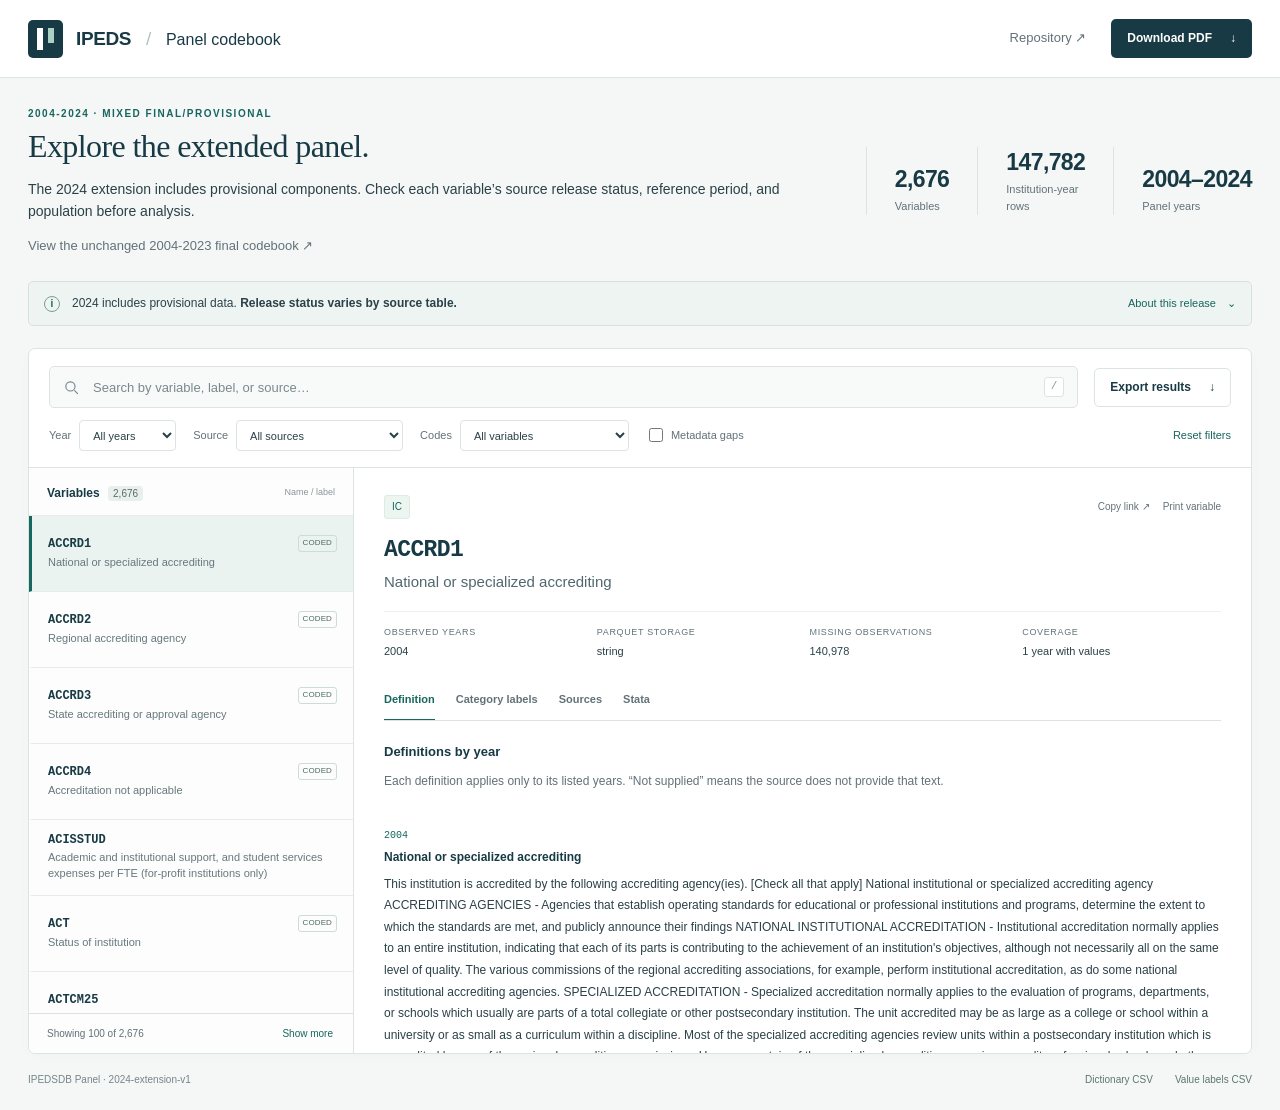
==== docs/provisional/index.html @ 53a330ea "Add verified 2024 extension and consolidate source-table splits" ====
<!DOCTYPE html>
<html lang="en">
<head>
  <meta charset="utf-8">
  <meta name="viewport" content="width=device-width, initial-scale=1">
  <meta name="description" content="An interactive codebook for the 2004-2024 mixed final/provisional IPEDS extension: variable definitions, year-specific category labels, source records, Stata mappings, and downloadable PDF and CSV reference files.">
  <meta name="theme-color" content="#183a45">
  <title>IPEDS 2004-2024 Extension Codebook</title>
  <link rel="icon" href="data:image/svg+xml,%3Csvg xmlns='http://www.w3.org/2000/svg' viewBox='0 0 64 64'%3E%3Crect width='64' height='64' rx='12' fill='%23183a45'/%3E%3Cpath d='M17 16h12v33H17zm19 0h11v22H36z' fill='%23f5f7f3'/%3E%3C/svg%3E">
  <link rel="stylesheet" href="../assets/codebook.css">
  <script src="../assets/codebook.js" defer></script>
</head>
<body>
  <a class="skip-link" href="#explorer">Skip to variable search</a>
  <header class="site-header">
    <a class="brand" href="./" aria-label="IPEDS panel codebook home"><span class="brand-mark" aria-hidden="true"><i></i><i></i></span><span>IPEDS<span class="brand-divider">/</span><span class="brand-title">Panel codebook</span></span></a>
    <nav class="header-actions" aria-label="Codebook downloads">
      <a class="text-link repo-link" href="https://github.com/markjayson13/IPEDSDB_Panel">Repository <span aria-hidden="true">↗</span></a>
      <a class="button primary" href="./codebook/ipeds-panel-codebook.pdf" download>Download PDF <span aria-hidden="true">↓</span></a>
    </nav>
  </header>
  <main>
    <section class="intro" aria-labelledby="page-heading">
      <div class="intro-copy"><p class="eyebrow">2004-2024 · Mixed final/provisional</p><h1 id="page-heading">Explore the extended panel.</h1><p>The 2024 extension includes provisional components. Check each variable’s source release status, reference period, and population before analysis.</p><p><a class="text-link" href="../">View the unchanged 2004-2023 final codebook <span aria-hidden="true">↗</span></a></p></div>
      <dl class="dataset-stats" aria-label="Panel coverage">
        <div><dt>Variables</dt><dd id="stat-variables">Loading</dd></div>
        <div><dt>Institution-year rows</dt><dd id="stat-rows">Loading</dd></div>
        <div><dt>Panel years</dt><dd id="stat-years">Loading</dd></div>
      </dl>
    </section>
    <details class="release-note" id="release-notes">
      <summary><span class="note-icon" aria-hidden="true">i</span><span>2024 includes provisional data. <strong>Release status varies by source table.</strong></span><span class="note-more">About this release <span aria-hidden="true">⌄</span></span></summary>
      <div class="release-body"><p>Year coverage reports observations in the panel; it does not establish comparability across years. Check the year-specific definitions and category meanings before combining observations.</p><div id="release-content"><p>Loading release information…</p></div><p>This codebook documents the data. Its downloads contain metadata, not institution-level observations.</p><div class="download-row"><a href="./codebook/codebook.csv" download>Full dictionary CSV <span aria-hidden="true">↓</span></a><a href="./codebook/definitions.csv.gz" download>Definitions by year CSV (gzip)</a><a href="./codebook/value-labels.csv" download>Value labels CSV <span aria-hidden="true">↓</span></a><a href="./codebook/ipeds-panel-codebook.pdf" download>Full codebook PDF <span aria-hidden="true">↓</span></a></div></div>
    </details>
    <section class="explorer" id="explorer" aria-label="Variable explorer">
      <div class="search-toolbar">
        <label class="search-field"><svg viewBox="0 0 24 24" aria-hidden="true"><circle cx="10.5" cy="10.5" r="6.5"></circle><path d="m16 16 5 5"></path></svg><span class="sr-only">Search by variable name, label, or source</span><input id="search" type="search" placeholder="Search by variable, label, or source…" autocomplete="off" spellcheck="false" disabled><kbd aria-hidden="true">/</kbd></label>
        <button class="button secondary" id="download-filtered" disabled>Export results <span aria-hidden="true">↓</span></button>
      </div>
      <div class="filter-toolbar">
        <label>Year <select id="year-filter" disabled><option value="">All years</option></select></label>
        <label>Source <select id="source-filter" disabled><option value="">All sources</option></select></label>
        <label>Codes <select id="code-filter" disabled><option value="">All variables</option><option value="coded">With category labels</option><option value="uncoded">Without category labels</option></select></label>
        <label class="check-filter"><input type="checkbox" id="gap-filter" disabled> Metadata gaps</label>
        <button class="reset-button" id="reset-filters" disabled>Reset filters</button>
      </div>
      <div id="load-error" class="load-error" role="alert" hidden></div>
      <div class="browser-grid">
        <aside class="variable-sidebar" aria-label="Search results">
          <div class="list-heading"><h2>Variables <span id="result-count" aria-live="polite">Loading…</span></h2><span class="list-caption">Name / label</span></div>
          <div class="variable-list" id="variable-list" aria-busy="true"><div class="list-placeholder"><span class="loading-line"></span><span class="loading-line short"></span><span class="loading-line"></span><span class="loading-line short"></span><p>Loading the codebook…</p></div></div>
          <div class="list-footer"><span id="list-range"></span><button id="show-more" hidden>Show more</button></div>
        </aside>
        <article class="variable-detail" id="variable-detail" aria-label="Variable details" aria-busy="false"><div class="detail-placeholder"><span class="book-symbol" aria-hidden="true">↗</span><h2>Your reference, variable by variable.</h2><p>Select a variable to explore its definition, category labels, original sources, and Stata representation.</p></div></article>
      </div>
    </section>
    <footer class="site-footer"><span>IPEDSDB Panel <span aria-hidden="true">·</span> <span id="release-name">Versioned reference</span></span><span><a href="./codebook/codebook.csv" download>Dictionary CSV</a><a href="./codebook/value-labels.csv" download>Value labels CSV</a></span></footer>
    <noscript><p class="noscript-note">The interactive explorer needs JavaScript. You can still download the <a href="./codebook/ipeds-panel-codebook.pdf">complete PDF codebook</a>, <a href="./codebook/codebook.csv">dictionary CSV</a>, <a href="./codebook/definitions.csv.gz">definitions by year CSV (gzip)</a>, and <a href="./codebook/value-labels.csv">value labels CSV</a>.</p></noscript>
  </main>
  <div class="sr-only" id="announcement" aria-live="polite"></div>
</body>
</html>
---- docs/assets/codebook.css ----
:root{--ink:#183a45;--text:#2b4148;--muted:#627278;--accent:#17665f;--accent-light:#edf5f1;--border:#dce3e3;--surface:#fff;--background:#f5f7f6;--warning:#855721;--warning-bg:#fcf6e9;--mono:"SFMono-Regular",Consolas,"Liberation Mono",monospace;--sans:Inter,-apple-system,BlinkMacSystemFont,"Segoe UI",sans-serif}
*{box-sizing:border-box}html{scroll-behavior:smooth}body{margin:0;background:var(--background);color:var(--text);font:14px/1.55 var(--sans)}a{color:var(--accent);text-underline-offset:3px}button,input,select{font:inherit}button,a,input,select,summary{-webkit-tap-highlight-color:transparent}button{cursor:pointer}button:disabled,input:disabled,select:disabled{cursor:wait;opacity:.6}button,a,input,select,summary{outline-offset:4px}:focus-visible{outline:3px solid #388dba}[hidden]{display:none!important}.sr-only{position:absolute;width:1px;height:1px;padding:0;margin:-1px;overflow:hidden;clip:rect(0,0,0,0);white-space:nowrap;border:0}.skip-link{position:fixed;top:-80px;left:16px;background:var(--ink);color:#fff;padding:12px 20px;z-index:20}.skip-link:focus{top:10px}.site-header{height:78px;padding:0 max(28px,calc((100vw - 1440px)/2));display:flex;align-items:center;justify-content:space-between;border-bottom:1px solid var(--border);background:#fff;gap:20px}.brand{display:flex;align-items:center;gap:13px;text-decoration:none;color:var(--ink);font-size:19px;font-weight:750;letter-spacing:-.4px;white-space:nowrap}.brand-mark{width:35px;height:38px;background:var(--ink);border-radius:5px;display:flex;align-items:center;justify-content:center;gap:5px}.brand-mark i{height:22px;width:6px;background:#fff;display:block}.brand-mark i+ i{height:15px;align-self:flex-start;margin-top:8px;background:#a9d2c5}.brand-divider{margin:0 15px;color:#b4c1c3;font-weight:400}.brand-title{font-size:16px;font-weight:500;letter-spacing:0}.header-actions{display:flex;gap:25px;align-items:center}.text-link{font-size:13px;text-decoration:none;color:var(--muted)}.text-link:hover{text-decoration:underline}.button{display:inline-flex;gap:18px;align-items:center;justify-content:center;min-height:39px;border:1px solid transparent;border-radius:5px;padding:8px 15px;font-size:12px;font-weight:650;text-decoration:none;line-height:1.4}.primary{background:var(--ink);color:#fff}.primary:hover{background:var(--accent)}.secondary{background:#fff;border-color:var(--border);color:var(--ink)}.secondary:hover{background:var(--accent-light);border-color:#a2c1b9}main{max-width:1440px;margin:auto;padding:28px 28px 0}.intro{display:flex;align-items:center;justify-content:space-between;gap:30px;margin:0 0 25px}.eyebrow{margin:0 0 5px;text-transform:uppercase;color:var(--accent);font-weight:700;font-size:10px;letter-spacing:1.5px}h1{font:500 32px/1.2 Georgia,"Times New Roman",serif;color:var(--ink);letter-spacing:-.6px;margin:0 0 8px}.intro-copy>p:last-child{margin:0;color:var(--muted);font-size:13px}.dataset-stats{display:flex;gap:28px;margin:0;padding:3px 0}.dataset-stats>div{padding-left:28px;border-left:1px solid var(--border);display:flex;flex-direction:column-reverse;gap:3px}.dataset-stats dt{font-size:11px;color:var(--muted)}.dataset-stats dd{font-size:23px;line-height:1.35;letter-spacing:-.6px;font-weight:600;color:var(--ink);margin:0;white-space:nowrap}.release-note{border:1px solid #d5e3de;background:#eef4f1;border-radius:5px;margin-bottom:22px;font-size:12px}.release-note>summary{display:flex;align-items:center;gap:12px;list-style:none;padding:12px 15px;cursor:pointer}.release-note>summary::-webkit-details-marker{display:none}.note-icon{display:inline-flex;border:1px solid #7b9c90;color:var(--accent);height:16px;width:16px;border-radius:50%;align-items:center;justify-content:center;font-size:10px;flex:0 0 auto;font-weight:700}.release-note strong{font-weight:600}.note-more{margin-left:auto;white-space:nowrap;color:var(--accent);font-size:11px}.note-more>span{margin-left:8px}.release-body{padding:0 44px 18px;max-width:1100px}.release-body p{margin:8px 0 12px}.release-body ul{padding-left:18px}.download-row{display:flex;gap:24px;flex-wrap:wrap;margin-top:17px;font-weight:600}.hash-grid{display:grid;grid-template-columns:190px minmax(0,1fr);gap:5px 15px;font-size:11px}.hash-grid dt{color:var(--muted)}.hash-grid dd{margin:0;overflow-wrap:anywhere;font-family:var(--mono)}.explorer{border:1px solid var(--border);border-radius:7px;background:#fff;overflow:hidden;box-shadow:0 4px 18px #183a4504;scroll-margin-top:15px}.search-toolbar{display:flex;gap:16px;align-items:center;padding:17px 20px 12px}.search-field{flex:1;display:flex;align-items:center;gap:11px;background:#f8faf9;border:1px solid #dce3e2;border-radius:5px;padding:0 13px;min-width:0;height:42px}.search-field:focus-within{border-color:var(--accent);box-shadow:0 0 0 2px #17665f16}.search-field svg{height:17px;width:17px;fill:none;stroke:#71848a;stroke-width:1.6;flex:none}.search-field input{border:0;outline:none;background:transparent;color:var(--ink);font-size:13px;width:100%;min-width:0;height:100%}.search-field input::placeholder{color:#7a898c}.search-field input:focus-visible{outline:none}.search-field kbd{background:#fff;border:1px solid var(--border);border-radius:3px;padding:0 6px;font-size:11px;color:#8a989a}.filter-toolbar{display:flex;flex-wrap:wrap;gap:17px;align-items:center;padding:0 20px 16px;border-bottom:1px solid var(--border);font-size:11px}.filter-toolbar>label{display:flex;align-items:center;gap:8px;color:var(--muted)}.filter-toolbar select{border:1px solid var(--border);border-radius:4px;padding:5px 23px 5px 9px;background:#fff;max-width:195px;color:var(--text);font-size:11px;height:31px}.check-filter{margin-left:3px;cursor:pointer}.check-filter input{accent-color:var(--accent);margin:0;height:14px;width:14px}.reset-button{margin-left:auto;background:transparent;border:0;color:var(--accent);padding:6px 0;font-size:11px}.reset-button:hover{text-decoration:underline}.browser-grid{display:grid;grid-template-columns:325px minmax(0,1fr);min-height:585px;height:calc(100vh - 391px);max-height:1000px}.variable-sidebar{border-right:1px solid var(--border);display:flex;flex-direction:column;overflow:hidden;background:#fcfdfc}.list-heading{padding:16px 18px 12px;display:flex;justify-content:space-between;align-items:center;border-bottom:1px solid #e7ecea}.list-heading h2{margin:0;color:var(--ink);font-weight:650;font-size:12px}.list-heading h2 span{margin-left:5px;border-radius:4px;padding:2px 5px;background:#e9efec;color:#576d64;font-size:10px;font-weight:500}.list-caption{color:#8a979a;font-size:9px}.variable-list{overflow:auto;overscroll-behavior:contain;flex:1}.variable-item{display:block;width:100%;text-align:left;background:transparent;border:0;border-bottom:1px solid #e7ecea;border-left:3px solid transparent;padding:13px 16px;min-height:76px;color:var(--text)}.variable-item:hover{background:#f1f6f3}.variable-item[aria-current=true]{background:#eaf3ef;border-left-color:var(--accent)}.variable-top{display:flex;align-items:center;gap:6px;justify-content:space-between;margin-bottom:3px}.variable-name{font:600 12px var(--mono);color:var(--ink)}.variable-label{display:-webkit-box;-webkit-line-clamp:2;-webkit-box-orient:vertical;overflow:hidden;font-size:11px;line-height:1.45;color:#67787d}.variable-icons{display:flex;gap:6px;align-items:center}.small-badge{font-size:8px;letter-spacing:.1px;border:1px solid #ccddd5;color:#496c5e;border-radius:3px;padding:1px 4px;white-space:nowrap}.gap-dot{width:6px;height:6px;border-radius:50%;background:#ae7a31}.list-footer{padding:10px 18px;display:flex;justify-content:space-between;align-items:center;border-top:1px solid var(--border);min-height:40px;color:var(--muted);font-size:10px}.list-footer button{background:none;border:0;color:var(--accent);font-size:10px;padding:2px}.variable-detail{overflow:auto;overscroll-behavior:contain;min-width:0;padding:26px 30px 32px;position:relative;scroll-margin-top:12px}.detail-placeholder{display:flex;flex-direction:column;align-items:flex-start;justify-content:center;max-width:400px;height:100%;min-height:280px;margin:0 auto;color:var(--muted)}.detail-placeholder h2{font:400 27px/1.3 Georgia,serif;color:var(--ink);margin:17px 0 8px}.detail-placeholder p{font-size:13px;line-height:1.8;margin:0}.book-symbol{font:40px Georgia,serif;color:#83a99a}.detail-header-top{display:flex;justify-content:space-between;gap:12px;align-items:center}.detail-kicker{display:flex;gap:7px;flex-wrap:wrap;font-size:10px}.pill{background:var(--accent-light);color:var(--accent);padding:3px 7px;border-radius:3px;border:1px solid #dcebe3}.pill.warning{background:var(--warning-bg);border-color:#eedfbd;color:var(--warning)}.detail-actions{display:flex;gap:13px;flex-shrink:0}.detail-actions button{background:none;border:0;padding:5px 0;color:var(--muted);font-size:10px}.detail-actions button:hover{color:var(--accent);text-decoration:underline}.detail-name{font:600 23px/1.4 var(--mono);margin:14px 0 4px;color:var(--ink);overflow-wrap:anywhere;letter-spacing:-.6px}.detail-label{font-size:15px;line-height:1.6;color:#50676f;margin:0 0 17px;max-width:800px}.facts{display:grid;grid-template-columns:repeat(4,minmax(0,1fr));padding:14px 0 17px;border-top:1px solid #edf0ee;gap:14px;margin:0}.facts dt{color:var(--muted);font-size:9px;text-transform:uppercase;letter-spacing:.65px;margin-bottom:3px}.facts dd{font-size:11px;color:var(--text);margin:0;overflow-wrap:anywhere}.detail-tabs{display:flex;gap:21px;border-bottom:1px solid var(--border);margin:3px 0 21px;overflow-x:auto;white-space:nowrap}.detail-tabs button{border:0;border-bottom:2px solid transparent;background:transparent;padding:11px 0;color:var(--muted);font-size:11px;font-weight:550;margin-bottom:-1px}.detail-tabs button[aria-selected=true]{color:var(--accent);border-bottom-color:var(--accent)}.tab-panel h3{font-size:13px;color:var(--ink);font-weight:650;margin:0 0 9px}.tab-panel p{font-size:12px;line-height:1.8;margin:8px 0 16px}.section-label{color:var(--muted);font-size:10px;text-transform:uppercase;letter-spacing:.6px}.data-description{white-space:pre-wrap;overflow-wrap:anywhere}.section-intro{color:var(--muted)}.scope-note{font-size:11px!important;padding:10px 12px;background:#f4f7f6;border-left:2px solid #a5beb3;color:#567166;margin:0 0 18px!important}.definition-block{padding:15px 0;border-bottom:1px solid #e9eeeb}.definition-block:first-child{padding-top:0}.definition-block:last-child{border-bottom:0}.year-tag{display:inline-block;font:10px var(--mono);color:var(--accent);margin-bottom:7px}.definition-block h4{font-size:12px;font-weight:600;color:var(--ink);margin:0 0 6px;line-height:1.6}.definition-block p{margin:0}.blank-value{color:#92774e;font-style:italic}.data-table-wrap{overflow:auto;max-width:100%;margin:12px 0 18px}.data-table{width:100%;border-collapse:collapse;font-size:11px;text-align:left}.data-table th{font-weight:600;background:#f4f7f5;color:#566c65;font-size:10px;border-bottom:1px solid var(--border);padding:9px 10px;vertical-align:top}.data-table td{padding:10px;border-bottom:1px solid #e7ede9;vertical-align:top;line-height:1.6;overflow-wrap:anywhere}.data-table td:first-child{font-family:var(--mono);color:var(--ink)}.data-table .code-cell{white-space:pre-wrap;min-width:55px;max-width:180px}.data-table .years-cell{min-width:100px}.table-search{display:flex;gap:10px;align-items:center;margin:0 0 11px;font-size:11px;color:var(--muted)}.table-search input{min-width:0;flex:1;border:1px solid var(--border);border-radius:4px;padding:7px 9px;font-size:11px}.record-card{padding:14px 16px;border:1px solid #dfe7e2;border-radius:5px;margin:12px 0;background:#fcfdfc}.record-card summary{cursor:pointer;font-size:11px;line-height:1.8;color:var(--ink);overflow-wrap:anywhere}.record-card summary strong{font-family:var(--mono);font-weight:550}.record-fields{display:grid;grid-template-columns:130px minmax(0,1fr);gap:9px 16px;font-size:11px;margin:16px 0 0}.record-fields dt{color:var(--muted)}.record-fields dd{margin:0;white-space:pre-wrap;overflow-wrap:anywhere}.correction-note,.gap-callout{background:var(--warning-bg);border:1px solid #eddfc2;border-radius:4px;padding:12px 14px;font-size:11px;margin:14px 0;color:var(--warning)}.gap-callout h3{color:var(--warning);font-size:12px;margin:0 0 5px}.gap-callout ul{margin:0;padding-left:17px}.gap-callout li+li{margin-top:7px}.gap-callout p{font-size:11px;margin:7px 0 0;line-height:1.7}.semantic-grid{display:grid;grid-template-columns:repeat(2,minmax(0,1fr));gap:12px;margin:16px 0 0}.semantic-grid>div{padding:11px 13px;background:#f7f9f7;border:1px solid #e6ece8;border-radius:4px}.semantic-grid dt{font-size:10px;color:var(--muted);margin-bottom:4px}.semantic-grid dd{font-size:11px;margin:0;overflow-wrap:anywhere;white-space:pre-wrap}.subsection{margin-top:26px;padding-top:20px;border-top:1px solid var(--border)}.technical-details>summary{cursor:pointer;font-size:11px;color:var(--accent);margin-top:18px}.technical-details pre{font:10px/1.7 var(--mono);white-space:pre-wrap;overflow-wrap:anywhere;background:#f5f8f6;border:1px solid var(--border);border-radius:4px;padding:12px;max-height:400px;overflow:auto}.site-footer{display:flex;justify-content:space-between;gap:15px;flex-wrap:wrap;padding:18px 0 22px;color:#75858a;font-size:10px}.site-footer>span:last-child{display:flex;gap:22px}.site-footer a{color:#5b776e;text-decoration:none}.site-footer a:hover{text-decoration:underline}.list-placeholder{padding:22px 18px;color:var(--muted);font-size:12px}.loading-line{height:12px;display:block;background:#eef2ef;margin:0 0 12px;width:70%;border-radius:3px;animation:breathe 1.6s ease-in-out infinite}.loading-line.short{width:95%;height:9px;margin-bottom:25px}.empty-results{padding:27px 20px;color:var(--muted);font-size:12px}.empty-results strong{color:var(--ink);display:block;margin-bottom:8px}.empty-results button,.retry-button{color:var(--accent);background:#fff;border:1px solid var(--border);border-radius:4px;padding:7px 12px;margin-top:8px;font-size:11px}.load-error{margin:18px;padding:16px;border:1px solid #e8d3b5;background:var(--warning-bg);border-radius:4px;color:var(--warning)}.load-error p{margin:0 0 8px}.mobile-back{display:none}.noscript-note{padding:15px;background:var(--warning-bg);border:1px solid #eddfc2}.redirect-card{max-width:620px;margin:12vh auto;padding:35px;border:1px solid var(--border);background:#fff;border-radius:8px}.redirect-card h1{font-size:28px}.redirect-card p{line-height:1.8}.redirect-card .button{margin-top:10px}@keyframes breathe{50%{opacity:.45}}@media(prefers-reduced-motion:reduce){*{scroll-behavior:auto!important;animation:none!important}}
@media(min-width:1500px){.browser-grid{grid-template-columns:350px minmax(0,1fr)}}
@media(max-width:1050px){.dataset-stats{gap:16px}.dataset-stats>div{padding-left:16px}.dataset-stats dd{font-size:20px}.intro{gap:18px}.intro-copy>p:last-child{max-width:330px}.browser-grid{grid-template-columns:285px minmax(0,1fr)}.variable-detail{padding:23px}.filter-toolbar{gap:12px}.filter-toolbar select{max-width:170px}.facts{grid-template-columns:repeat(2,minmax(0,1fr))}.detail-tabs{gap:19px}.detail-actions{gap:10px}.detail-actions button{font-size:9px}}
@media(max-width:780px){.site-header{padding:0 18px;height:67px}.brand{font-size:17px;gap:10px}.brand-title{font-size:13px}.brand-divider{margin:0 10px}.brand-mark{width:29px;height:32px}.brand-mark i{height:19px;width:5px}.brand-mark i+ i{height:13px;margin-top:7px}.repo-link{display:none}.header-actions{gap:0}.button{font-size:11px;gap:10px;padding:8px 11px;min-height:37px}main{padding:23px 18px 0}.intro{display:block;margin-bottom:21px}.intro-copy>p:last-child{max-width:none;font-size:12px}.dataset-stats{margin-top:20px;gap:0;justify-content:space-between;padding:0;max-width:530px}.dataset-stats>div{padding-left:20px;gap:2px}.dataset-stats>div:first-child{padding:0;border:0}.dataset-stats dd{font-size:20px}.dataset-stats dt{font-size:9px}.release-note{margin-bottom:18px}.release-note>summary{align-items:flex-start;padding:11px 12px;font-size:11px;gap:9px}.note-icon{margin-top:1px}.note-more{display:none}.release-body{padding:0 14px 14px;font-size:11px}.hash-grid{grid-template-columns:1fr;gap:3px}.hash-grid dd{margin-bottom:9px}.search-toolbar{padding:13px;gap:10px}.search-field{padding:0 10px;height:39px;gap:8px}.search-field input{font-size:12px}.search-field kbd{display:none}.filter-toolbar{padding:0 13px 13px;gap:10px 14px}.filter-toolbar select{max-width:155px;font-size:10px;padding-left:6px}.filter-toolbar>label{font-size:10px;gap:5px}.check-filter{margin-left:0}.reset-button{font-size:10px}.browser-grid{display:block;height:auto;max-height:none;min-height:480px}.variable-sidebar{border-right:0;min-height:430px}.variable-list{max-height:560px;overscroll-behavior:auto}.variable-item{min-height:77px;padding:13px 16px}.variable-name{font-size:12px}.variable-label{font-size:12px}.variable-detail{display:none;padding:18px;overflow:visible;overscroll-behavior:auto;min-height:500px}.detail-open .variable-detail{display:block}.detail-open .variable-sidebar{display:none}.detail-open .search-toolbar,.detail-open .filter-toolbar{display:none}.mobile-back{display:inline-flex;gap:7px;align-items:center;margin:0 0 18px;padding:6px 0;background:none;border:0;color:var(--accent);font-size:12px}.detail-kicker{font-size:9px}.detail-actions{gap:12px}.detail-actions button{font-size:10px}.detail-name{font-size:22px;margin-top:13px}.detail-label{font-size:14px}.detail-tabs{gap:23px}.detail-tabs button{font-size:11px}.record-fields{grid-template-columns:100px minmax(0,1fr);gap:8px 12px;font-size:10px}.semantic-grid{gap:8px}.site-footer{line-height:1.8}.site-footer>span:last-child{gap:18px}.data-table{font-size:10px}.data-table th,.data-table td{padding:9px 8px}}
@media(max-width:390px){.brand-title{font-size:12px}.brand-divider{margin:0 6px}.brand{gap:7px}.site-header{padding:0 13px}main{padding-left:13px;padding-right:13px}.header-actions .button{padding:8px;font-size:10px}.search-toolbar{gap:7px}.search-toolbar>.button{padding:8px;font-size:10px;gap:5px}.filter-toolbar{gap:10px}.filter-toolbar select{max-width:143px}.dataset-stats>div{padding-left:13px}.dataset-stats dd{font-size:18px}.detail-tabs{gap:17px}.detail-actions{gap:8px}}
@media print{@page{margin:17mm}body{background:#fff;color:#000;font-size:11pt}.site-header,.intro,.release-note,.search-toolbar,.filter-toolbar,.variable-sidebar,.site-footer,.detail-actions,.detail-tabs,.mobile-back,.skip-link,.noscript-note,.table-search{display:none!important}main,.explorer,.browser-grid,.variable-detail{display:block!important;margin:0;padding:0;border:0;box-shadow:none;height:auto!important;max-height:none;overflow:visible!important}.tab-panel[hidden]{display:block!important}.tab-panel{margin:20px 0;break-before:auto}.tab-panel:before{content:attr(data-print-title);display:block;font-size:15pt;font-weight:bold;margin-bottom:13px;border-bottom:1px solid #777;padding-bottom:5px}.detail-name{font-size:20pt}.data-table-wrap{overflow:visible}.data-table{font-size:8pt}.record-card{break-inside:avoid}.technical-details{display:none}.record-card>dl{display:grid!important}.record-card::details-content{content-visibility:visible!important}.gap-callout,.definition-block,.semantic-grid>div{break-inside:avoid}a{color:#000}.facts{grid-template-columns:repeat(4,minmax(0,1fr))}.data-table thead{display:table-header-group}.data-table tr{break-inside:avoid}.data-table td{overflow-wrap:anywhere}.detail-placeholder{height:auto}.codebook-print-context{display:block!important}}
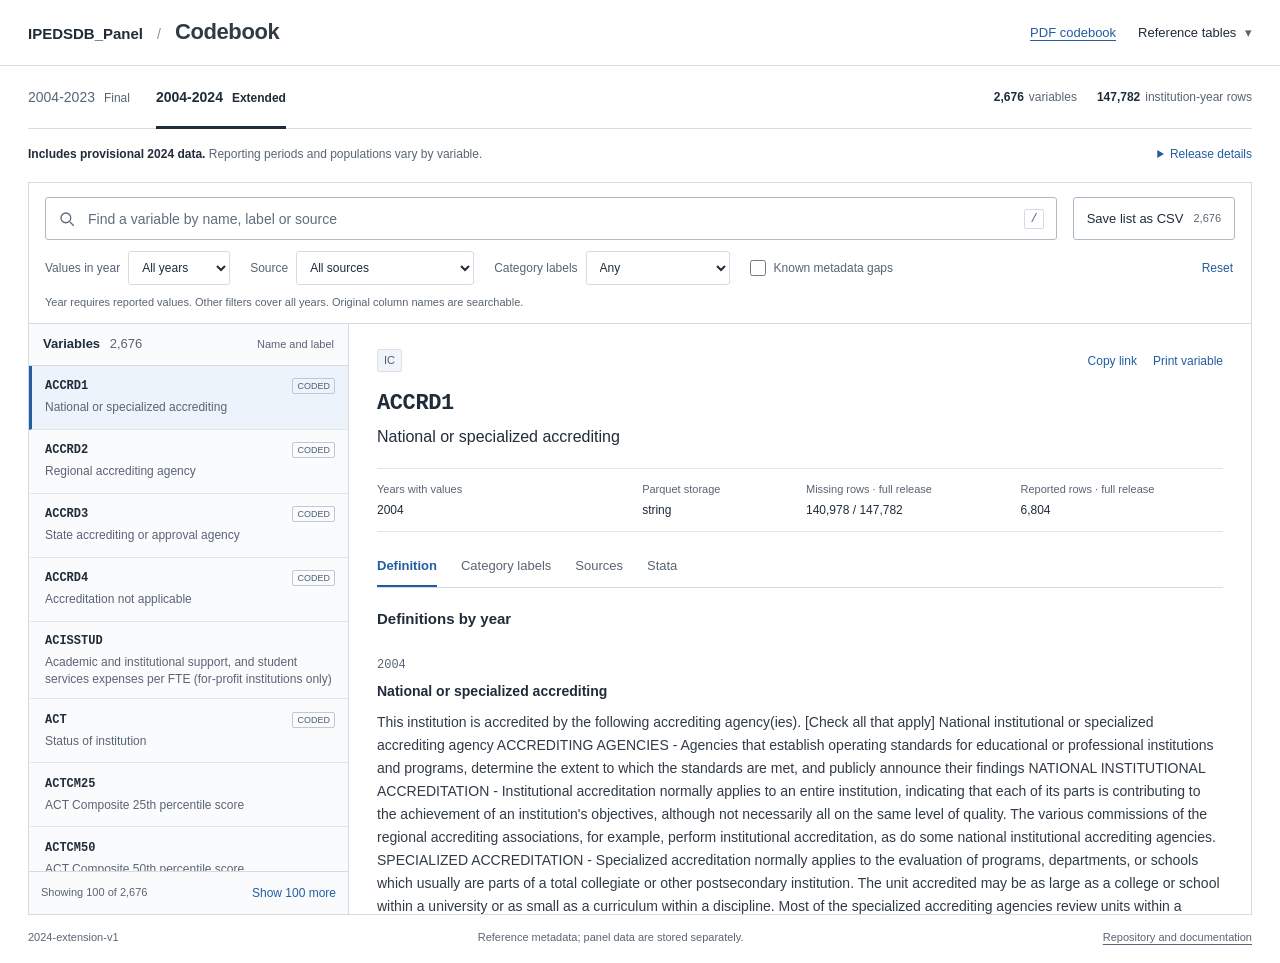
==== commit 9202aada: "Redesign codebook as a compact research reference" ====
--- a/docs/provisional/index.html
+++ b/docs/provisional/index.html
@@ -3,59 +3,98 @@
 <head>
   <meta charset="utf-8">
   <meta name="viewport" content="width=device-width, initial-scale=1">
-  <meta name="description" content="An interactive codebook for the 2004-2024 mixed final/provisional IPEDS extension: variable definitions, year-specific category labels, source records, Stata mappings, and downloadable PDF and CSV reference files.">
-  <meta name="theme-color" content="#183a45">
-  <title>IPEDS 2004-2024 Extension Codebook</title>
-  <link rel="icon" href="data:image/svg+xml,%3Csvg xmlns='http://www.w3.org/2000/svg' viewBox='0 0 64 64'%3E%3Crect width='64' height='64' rx='12' fill='%23183a45'/%3E%3Cpath d='M17 16h12v33H17zm19 0h11v22H36z' fill='%23f5f7f3'/%3E%3C/svg%3E">
+  <meta name="description" content="IPEDS 2004-2024 panel codebook. Search variable definitions, year-specific category labels, sources and Stata mappings. Download the PDF and reference tables.">
+  <meta name="theme-color" content="#ffffff">
+  <title>IPEDS 2004-2024 | Panel codebook</title>
+  <link rel="icon" href="data:image/svg+xml,%3Csvg xmlns='http://www.w3.org/2000/svg' viewBox='0 0 64 64'%3E%3Crect width='64' height='64' fill='%23202c3a'/%3E%3Ctext x='32' y='46' fill='white' font-family='monospace' font-size='43' text-anchor='middle'%3EI%3C/text%3E%3C/svg%3E">
   <link rel="stylesheet" href="../assets/codebook.css">
   <script src="../assets/codebook.js" defer></script>
 </head>
 <body>
-  <a class="skip-link" href="#explorer">Skip to variable search</a>
+  <a class="skip-link" href="#search">Skip to variable search</a>
   <header class="site-header">
-    <a class="brand" href="./" aria-label="IPEDS panel codebook home"><span class="brand-mark" aria-hidden="true"><i></i><i></i></span><span>IPEDS<span class="brand-divider">/</span><span class="brand-title">Panel codebook</span></span></a>
-    <nav class="header-actions" aria-label="Codebook downloads">
-      <a class="text-link repo-link" href="https://github.com/markjayson13/IPEDSDB_Panel">Repository <span aria-hidden="true">↗</span></a>
-      <a class="button primary" href="./codebook/ipeds-panel-codebook.pdf" download>Download PDF <span aria-hidden="true">↓</span></a>
+    <div class="header-identity">
+      <a class="project-name" href="../">IPEDSDB_Panel</a>
+      <span class="header-divider" aria-hidden="true">/</span>
+      <h1 id="page-heading">Codebook</h1>
+    </div>
+    <nav class="header-actions" aria-label="Reference downloads">
+      <a class="pdf-link" href="./codebook/ipeds-panel-codebook.pdf" download="ipeds-2004-2024-codebook.pdf">PDF codebook</a>
+      <details class="download-menu">
+        <summary>Reference tables <span aria-hidden="true">▾</span></summary>
+        <div class="download-panel">
+          <p class="download-heading">Download reference files</p>
+          <p class="download-explanation">Definitions and labels only; these files contain no institution-level data.</p>
+          <a href="./codebook/codebook.csv" aria-label="Download variable dictionary CSV for 2004-2024" download="ipeds-2004-2024-dictionary.csv">Variable dictionary <span>Names, labels, coverage and storage · CSV</span></a>
+          <a href="./codebook/definitions.csv.gz" aria-label="Download compressed definitions CSV for 2004-2024" download="ipeds-2004-2024-definitions.csv.gz">Definitions by year <span>Full source definitions · Compressed CSV</span></a>
+          <a href="./codebook/value-labels.csv" aria-label="Download category-label CSV for 2004-2024" download="ipeds-2004-2024-value-labels.csv">Category labels <span>Original codes and year-specific meanings · CSV</span></a>
+          <a id="download-crosswalk" href="./codebook/column-crosswalk.csv" aria-label="Download original-column crosswalk CSV for 2004-2024" download="ipeds-2004-2024-column-crosswalk.csv">Original column names <span>Crosswalk to consolidated variables · CSV</span></a>
+          <a href="./codebook/manifest.json" aria-label="Download codebook checksums JSON for 2004-2024" download="ipeds-2004-2024-codebook-manifest.json">File checksums <span>Release identity and SHA-256 · JSON</span></a>
+        </div>
+      </details>
     </nav>
   </header>
   <main>
-    <section class="intro" aria-labelledby="page-heading">
-      <div class="intro-copy"><p class="eyebrow">2004-2024 · Mixed final/provisional</p><h1 id="page-heading">Explore the extended panel.</h1><p>The 2024 extension includes provisional components. Check each variable’s source release status, reference period, and population before analysis.</p><p><a class="text-link" href="../">View the unchanged 2004-2023 final codebook <span aria-hidden="true">↗</span></a></p></div>
-      <dl class="dataset-stats" aria-label="Panel coverage">
-        <div><dt>Variables</dt><dd id="stat-variables">Loading</dd></div>
-        <div><dt>Institution-year rows</dt><dd id="stat-rows">Loading</dd></div>
-        <div><dt>Panel years</dt><dd id="stat-years">Loading</dd></div>
+    <section class="release-strip" aria-label="Dataset release">
+      <nav class="release-tabs" aria-label="Choose a dataset release">
+        <a href="../">2004-2023 <span>Final</span></a>
+        <a href="./" aria-current="page">2004-2024 <span>Extended</span></a>
+      </nav>
+      <dl class="dataset-stats" aria-label="Full release coverage">
+        <div><dt>variables</dt><dd id="stat-variables">Loading</dd></div>
+        <div><dt>institution-year rows</dt><dd id="stat-rows">Loading</dd></div>
+        <div class="stats-years"><dt>coverage</dt><dd id="stat-years">Loading</dd></div>
       </dl>
     </section>
-    <details class="release-note" id="release-notes">
-      <summary><span class="note-icon" aria-hidden="true">i</span><span>2024 includes provisional data. <strong>Release status varies by source table.</strong></span><span class="note-more">About this release <span aria-hidden="true">⌄</span></span></summary>
-      <div class="release-body"><p>Year coverage reports observations in the panel; it does not establish comparability across years. Check the year-specific definitions and category meanings before combining observations.</p><div id="release-content"><p>Loading release information…</p></div><p>This codebook documents the data. Its downloads contain metadata, not institution-level observations.</p><div class="download-row"><a href="./codebook/codebook.csv" download>Full dictionary CSV <span aria-hidden="true">↓</span></a><a href="./codebook/definitions.csv.gz" download>Definitions by year CSV (gzip)</a><a href="./codebook/value-labels.csv" download>Value labels CSV <span aria-hidden="true">↓</span></a><a href="./codebook/ipeds-panel-codebook.pdf" download>Full codebook PDF <span aria-hidden="true">↓</span></a></div></div>
-    </details>
-    <section class="explorer" id="explorer" aria-label="Variable explorer">
+    <div class="release-context">
+      <p class="release-status"><strong>Includes provisional 2024 data.</strong> Reporting periods and populations vary by variable.</p>
+      <details class="release-note" id="release-notes">
+        <summary>Release details</summary>
+        <div class="release-body">
+          <h2>About this dataset</h2>
+          <p>Year coverage records nonmissing values. Comparability depends on the definition, reporting period and population for each year.</p>
+          <div id="release-content"><p>Loading release information…</p></div>
+          <p><a href="https://github.com/markjayson13/IPEDSDB_Panel/blob/main/docs/2024_EXTENSION_RESULTS.md">Validation results and release checksums</a></p>
+        </div>
+      </details>
+    </div>
+    <section class="explorer" id="explorer" aria-label="Variable reference">
       <div class="search-toolbar">
-        <label class="search-field"><svg viewBox="0 0 24 24" aria-hidden="true"><circle cx="10.5" cy="10.5" r="6.5"></circle><path d="m16 16 5 5"></path></svg><span class="sr-only">Search by variable name, label, or source</span><input id="search" type="search" placeholder="Search by variable, label, or source…" autocomplete="off" spellcheck="false" disabled><kbd aria-hidden="true">/</kbd></label>
-        <button class="button secondary" id="download-filtered" disabled>Export results <span aria-hidden="true">↓</span></button>
+        <label class="search-field" for="search">
+          <span class="sr-only">Find a variable by name, label or source</span>
+          <svg viewBox="0 0 24 24" aria-hidden="true"><circle cx="10.5" cy="10.5" r="6.5"></circle><path d="m16 16 5 5"></path></svg>
+          <input id="search" type="search" placeholder="Find a variable by name, label or source" autocomplete="off" spellcheck="false" disabled aria-describedby="search-status">
+          <kbd aria-hidden="true">/</kbd>
+        </label>
+        <button class="button secondary" id="download-filtered" disabled>Save list as CSV <span id="download-matching-count">CSV</span></button>
       </div>
       <div class="filter-toolbar">
-        <label>Year <select id="year-filter" disabled><option value="">All years</option></select></label>
+        <label>Values in year <select id="year-filter" disabled><option value="">All years</option></select></label>
         <label>Source <select id="source-filter" disabled><option value="">All sources</option></select></label>
-        <label>Codes <select id="code-filter" disabled><option value="">All variables</option><option value="coded">With category labels</option><option value="uncoded">Without category labels</option></select></label>
-        <label class="check-filter"><input type="checkbox" id="gap-filter" disabled> Metadata gaps</label>
-        <button class="reset-button" id="reset-filters" disabled>Reset filters</button>
+        <label>Category labels <select id="code-filter" disabled><option value="">Any</option><option value="coded">Documented</option><option value="uncoded">Not documented</option></select></label>
+        <label class="check-filter"><input type="checkbox" id="gap-filter" disabled> Known metadata gaps</label>
+        <button class="reset-button" id="reset-filters" disabled>Reset</button>
       </div>
+      <p class="filter-help">Year requires reported values. Other filters cover all years. <span id="search-status" role="status"></span></p>
       <div id="load-error" class="load-error" role="alert" hidden></div>
+      <div id="navigation-notice" class="navigation-notice" role="status" hidden></div>
       <div class="browser-grid">
-        <aside class="variable-sidebar" aria-label="Search results">
-          <div class="list-heading"><h2>Variables <span id="result-count" aria-live="polite">Loading…</span></h2><span class="list-caption">Name / label</span></div>
-          <div class="variable-list" id="variable-list" aria-busy="true"><div class="list-placeholder"><span class="loading-line"></span><span class="loading-line short"></span><span class="loading-line"></span><span class="loading-line short"></span><p>Loading the codebook…</p></div></div>
-          <div class="list-footer"><span id="list-range"></span><button id="show-more" hidden>Show more</button></div>
+        <aside class="variable-sidebar" aria-label="Matching variables">
+          <div class="list-heading"><h2>Variables <span id="result-count" aria-live="polite">Loading…</span></h2><span class="list-caption">Name and label</span></div>
+          <div class="variable-list" id="variable-list" aria-busy="true"><p class="list-placeholder">Loading variables…</p></div>
+          <div class="list-footer"><span id="list-range"></span><button id="show-more" hidden>Show 100 more</button></div>
         </aside>
-        <article class="variable-detail" id="variable-detail" aria-label="Variable details" aria-busy="false"><div class="detail-placeholder"><span class="book-symbol" aria-hidden="true">↗</span><h2>Your reference, variable by variable.</h2><p>Select a variable to explore its definition, category labels, original sources, and Stata representation.</p></div></article>
+        <article class="variable-detail" id="variable-detail" aria-label="Variable details" aria-busy="false">
+          <div class="detail-placeholder"><h2>Variable reference</h2><p>Select a variable to read its definitions, category labels and sources.</p></div>
+        </article>
       </div>
     </section>
-    <footer class="site-footer"><span>IPEDSDB Panel <span aria-hidden="true">·</span> <span id="release-name">Versioned reference</span></span><span><a href="./codebook/codebook.csv" download>Dictionary CSV</a><a href="./codebook/value-labels.csv" download>Value labels CSV</a></span></footer>
-    <noscript><p class="noscript-note">The interactive explorer needs JavaScript. You can still download the <a href="./codebook/ipeds-panel-codebook.pdf">complete PDF codebook</a>, <a href="./codebook/codebook.csv">dictionary CSV</a>, <a href="./codebook/definitions.csv.gz">definitions by year CSV (gzip)</a>, and <a href="./codebook/value-labels.csv">value labels CSV</a>.</p></noscript>
+    <footer class="site-footer">
+      <span id="release-name">Loading release…</span>
+      <span>Reference metadata; panel data are stored separately.</span>
+      <a href="https://github.com/markjayson13/IPEDSDB_Panel">Repository and documentation</a>
+    </footer>
+    <noscript><p class="noscript-note">Search requires JavaScript. Download the <a href="./codebook/ipeds-panel-codebook.pdf">PDF codebook</a>, <a href="./codebook/codebook.csv">dictionary CSV</a>, <a href="./codebook/definitions.csv.gz">definitions CSV (gzip)</a> or <a href="./codebook/value-labels.csv">category-label CSV</a>.</p></noscript>
   </main>
   <div class="sr-only" id="announcement" aria-live="polite"></div>
 </body>
--- a/docs/assets/codebook.css
+++ b/docs/assets/codebook.css
@@ -1,7 +1,330 @@
-:root{--ink:#183a45;--text:#2b4148;--muted:#627278;--accent:#17665f;--accent-light:#edf5f1;--border:#dce3e3;--surface:#fff;--background:#f5f7f6;--warning:#855721;--warning-bg:#fcf6e9;--mono:"SFMono-Regular",Consolas,"Liberation Mono",monospace;--sans:Inter,-apple-system,BlinkMacSystemFont,"Segoe UI",sans-serif}
-*{box-sizing:border-box}html{scroll-behavior:smooth}body{margin:0;background:var(--background);color:var(--text);font:14px/1.55 var(--sans)}a{color:var(--accent);text-underline-offset:3px}button,input,select{font:inherit}button,a,input,select,summary{-webkit-tap-highlight-color:transparent}button{cursor:pointer}button:disabled,input:disabled,select:disabled{cursor:wait;opacity:.6}button,a,input,select,summary{outline-offset:4px}:focus-visible{outline:3px solid #388dba}[hidden]{display:none!important}.sr-only{position:absolute;width:1px;height:1px;padding:0;margin:-1px;overflow:hidden;clip:rect(0,0,0,0);white-space:nowrap;border:0}.skip-link{position:fixed;top:-80px;left:16px;background:var(--ink);color:#fff;padding:12px 20px;z-index:20}.skip-link:focus{top:10px}.site-header{height:78px;padding:0 max(28px,calc((100vw - 1440px)/2));display:flex;align-items:center;justify-content:space-between;border-bottom:1px solid var(--border);background:#fff;gap:20px}.brand{display:flex;align-items:center;gap:13px;text-decoration:none;color:var(--ink);font-size:19px;font-weight:750;letter-spacing:-.4px;white-space:nowrap}.brand-mark{width:35px;height:38px;background:var(--ink);border-radius:5px;display:flex;align-items:center;justify-content:center;gap:5px}.brand-mark i{height:22px;width:6px;background:#fff;display:block}.brand-mark i+ i{height:15px;align-self:flex-start;margin-top:8px;background:#a9d2c5}.brand-divider{margin:0 15px;color:#b4c1c3;font-weight:400}.brand-title{font-size:16px;font-weight:500;letter-spacing:0}.header-actions{display:flex;gap:25px;align-items:center}.text-link{font-size:13px;text-decoration:none;color:var(--muted)}.text-link:hover{text-decoration:underline}.button{display:inline-flex;gap:18px;align-items:center;justify-content:center;min-height:39px;border:1px solid transparent;border-radius:5px;padding:8px 15px;font-size:12px;font-weight:650;text-decoration:none;line-height:1.4}.primary{background:var(--ink);color:#fff}.primary:hover{background:var(--accent)}.secondary{background:#fff;border-color:var(--border);color:var(--ink)}.secondary:hover{background:var(--accent-light);border-color:#a2c1b9}main{max-width:1440px;margin:auto;padding:28px 28px 0}.intro{display:flex;align-items:center;justify-content:space-between;gap:30px;margin:0 0 25px}.eyebrow{margin:0 0 5px;text-transform:uppercase;color:var(--accent);font-weight:700;font-size:10px;letter-spacing:1.5px}h1{font:500 32px/1.2 Georgia,"Times New Roman",serif;color:var(--ink);letter-spacing:-.6px;margin:0 0 8px}.intro-copy>p:last-child{margin:0;color:var(--muted);font-size:13px}.dataset-stats{display:flex;gap:28px;margin:0;padding:3px 0}.dataset-stats>div{padding-left:28px;border-left:1px solid var(--border);display:flex;flex-direction:column-reverse;gap:3px}.dataset-stats dt{font-size:11px;color:var(--muted)}.dataset-stats dd{font-size:23px;line-height:1.35;letter-spacing:-.6px;font-weight:600;color:var(--ink);margin:0;white-space:nowrap}.release-note{border:1px solid #d5e3de;background:#eef4f1;border-radius:5px;margin-bottom:22px;font-size:12px}.release-note>summary{display:flex;align-items:center;gap:12px;list-style:none;padding:12px 15px;cursor:pointer}.release-note>summary::-webkit-details-marker{display:none}.note-icon{display:inline-flex;border:1px solid #7b9c90;color:var(--accent);height:16px;width:16px;border-radius:50%;align-items:center;justify-content:center;font-size:10px;flex:0 0 auto;font-weight:700}.release-note strong{font-weight:600}.note-more{margin-left:auto;white-space:nowrap;color:var(--accent);font-size:11px}.note-more>span{margin-left:8px}.release-body{padding:0 44px 18px;max-width:1100px}.release-body p{margin:8px 0 12px}.release-body ul{padding-left:18px}.download-row{display:flex;gap:24px;flex-wrap:wrap;margin-top:17px;font-weight:600}.hash-grid{display:grid;grid-template-columns:190px minmax(0,1fr);gap:5px 15px;font-size:11px}.hash-grid dt{color:var(--muted)}.hash-grid dd{margin:0;overflow-wrap:anywhere;font-family:var(--mono)}.explorer{border:1px solid var(--border);border-radius:7px;background:#fff;overflow:hidden;box-shadow:0 4px 18px #183a4504;scroll-margin-top:15px}.search-toolbar{display:flex;gap:16px;align-items:center;padding:17px 20px 12px}.search-field{flex:1;display:flex;align-items:center;gap:11px;background:#f8faf9;border:1px solid #dce3e2;border-radius:5px;padding:0 13px;min-width:0;height:42px}.search-field:focus-within{border-color:var(--accent);box-shadow:0 0 0 2px #17665f16}.search-field svg{height:17px;width:17px;fill:none;stroke:#71848a;stroke-width:1.6;flex:none}.search-field input{border:0;outline:none;background:transparent;color:var(--ink);font-size:13px;width:100%;min-width:0;height:100%}.search-field input::placeholder{color:#7a898c}.search-field input:focus-visible{outline:none}.search-field kbd{background:#fff;border:1px solid var(--border);border-radius:3px;padding:0 6px;font-size:11px;color:#8a989a}.filter-toolbar{display:flex;flex-wrap:wrap;gap:17px;align-items:center;padding:0 20px 16px;border-bottom:1px solid var(--border);font-size:11px}.filter-toolbar>label{display:flex;align-items:center;gap:8px;color:var(--muted)}.filter-toolbar select{border:1px solid var(--border);border-radius:4px;padding:5px 23px 5px 9px;background:#fff;max-width:195px;color:var(--text);font-size:11px;height:31px}.check-filter{margin-left:3px;cursor:pointer}.check-filter input{accent-color:var(--accent);margin:0;height:14px;width:14px}.reset-button{margin-left:auto;background:transparent;border:0;color:var(--accent);padding:6px 0;font-size:11px}.reset-button:hover{text-decoration:underline}.browser-grid{display:grid;grid-template-columns:325px minmax(0,1fr);min-height:585px;height:calc(100vh - 391px);max-height:1000px}.variable-sidebar{border-right:1px solid var(--border);display:flex;flex-direction:column;overflow:hidden;background:#fcfdfc}.list-heading{padding:16px 18px 12px;display:flex;justify-content:space-between;align-items:center;border-bottom:1px solid #e7ecea}.list-heading h2{margin:0;color:var(--ink);font-weight:650;font-size:12px}.list-heading h2 span{margin-left:5px;border-radius:4px;padding:2px 5px;background:#e9efec;color:#576d64;font-size:10px;font-weight:500}.list-caption{color:#8a979a;font-size:9px}.variable-list{overflow:auto;overscroll-behavior:contain;flex:1}.variable-item{display:block;width:100%;text-align:left;background:transparent;border:0;border-bottom:1px solid #e7ecea;border-left:3px solid transparent;padding:13px 16px;min-height:76px;color:var(--text)}.variable-item:hover{background:#f1f6f3}.variable-item[aria-current=true]{background:#eaf3ef;border-left-color:var(--accent)}.variable-top{display:flex;align-items:center;gap:6px;justify-content:space-between;margin-bottom:3px}.variable-name{font:600 12px var(--mono);color:var(--ink)}.variable-label{display:-webkit-box;-webkit-line-clamp:2;-webkit-box-orient:vertical;overflow:hidden;font-size:11px;line-height:1.45;color:#67787d}.variable-icons{display:flex;gap:6px;align-items:center}.small-badge{font-size:8px;letter-spacing:.1px;border:1px solid #ccddd5;color:#496c5e;border-radius:3px;padding:1px 4px;white-space:nowrap}.gap-dot{width:6px;height:6px;border-radius:50%;background:#ae7a31}.list-footer{padding:10px 18px;display:flex;justify-content:space-between;align-items:center;border-top:1px solid var(--border);min-height:40px;color:var(--muted);font-size:10px}.list-footer button{background:none;border:0;color:var(--accent);font-size:10px;padding:2px}.variable-detail{overflow:auto;overscroll-behavior:contain;min-width:0;padding:26px 30px 32px;position:relative;scroll-margin-top:12px}.detail-placeholder{display:flex;flex-direction:column;align-items:flex-start;justify-content:center;max-width:400px;height:100%;min-height:280px;margin:0 auto;color:var(--muted)}.detail-placeholder h2{font:400 27px/1.3 Georgia,serif;color:var(--ink);margin:17px 0 8px}.detail-placeholder p{font-size:13px;line-height:1.8;margin:0}.book-symbol{font:40px Georgia,serif;color:#83a99a}.detail-header-top{display:flex;justify-content:space-between;gap:12px;align-items:center}.detail-kicker{display:flex;gap:7px;flex-wrap:wrap;font-size:10px}.pill{background:var(--accent-light);color:var(--accent);padding:3px 7px;border-radius:3px;border:1px solid #dcebe3}.pill.warning{background:var(--warning-bg);border-color:#eedfbd;color:var(--warning)}.detail-actions{display:flex;gap:13px;flex-shrink:0}.detail-actions button{background:none;border:0;padding:5px 0;color:var(--muted);font-size:10px}.detail-actions button:hover{color:var(--accent);text-decoration:underline}.detail-name{font:600 23px/1.4 var(--mono);margin:14px 0 4px;color:var(--ink);overflow-wrap:anywhere;letter-spacing:-.6px}.detail-label{font-size:15px;line-height:1.6;color:#50676f;margin:0 0 17px;max-width:800px}.facts{display:grid;grid-template-columns:repeat(4,minmax(0,1fr));padding:14px 0 17px;border-top:1px solid #edf0ee;gap:14px;margin:0}.facts dt{color:var(--muted);font-size:9px;text-transform:uppercase;letter-spacing:.65px;margin-bottom:3px}.facts dd{font-size:11px;color:var(--text);margin:0;overflow-wrap:anywhere}.detail-tabs{display:flex;gap:21px;border-bottom:1px solid var(--border);margin:3px 0 21px;overflow-x:auto;white-space:nowrap}.detail-tabs button{border:0;border-bottom:2px solid transparent;background:transparent;padding:11px 0;color:var(--muted);font-size:11px;font-weight:550;margin-bottom:-1px}.detail-tabs button[aria-selected=true]{color:var(--accent);border-bottom-color:var(--accent)}.tab-panel h3{font-size:13px;color:var(--ink);font-weight:650;margin:0 0 9px}.tab-panel p{font-size:12px;line-height:1.8;margin:8px 0 16px}.section-label{color:var(--muted);font-size:10px;text-transform:uppercase;letter-spacing:.6px}.data-description{white-space:pre-wrap;overflow-wrap:anywhere}.section-intro{color:var(--muted)}.scope-note{font-size:11px!important;padding:10px 12px;background:#f4f7f6;border-left:2px solid #a5beb3;color:#567166;margin:0 0 18px!important}.definition-block{padding:15px 0;border-bottom:1px solid #e9eeeb}.definition-block:first-child{padding-top:0}.definition-block:last-child{border-bottom:0}.year-tag{display:inline-block;font:10px var(--mono);color:var(--accent);margin-bottom:7px}.definition-block h4{font-size:12px;font-weight:600;color:var(--ink);margin:0 0 6px;line-height:1.6}.definition-block p{margin:0}.blank-value{color:#92774e;font-style:italic}.data-table-wrap{overflow:auto;max-width:100%;margin:12px 0 18px}.data-table{width:100%;border-collapse:collapse;font-size:11px;text-align:left}.data-table th{font-weight:600;background:#f4f7f5;color:#566c65;font-size:10px;border-bottom:1px solid var(--border);padding:9px 10px;vertical-align:top}.data-table td{padding:10px;border-bottom:1px solid #e7ede9;vertical-align:top;line-height:1.6;overflow-wrap:anywhere}.data-table td:first-child{font-family:var(--mono);color:var(--ink)}.data-table .code-cell{white-space:pre-wrap;min-width:55px;max-width:180px}.data-table .years-cell{min-width:100px}.table-search{display:flex;gap:10px;align-items:center;margin:0 0 11px;font-size:11px;color:var(--muted)}.table-search input{min-width:0;flex:1;border:1px solid var(--border);border-radius:4px;padding:7px 9px;font-size:11px}.record-card{padding:14px 16px;border:1px solid #dfe7e2;border-radius:5px;margin:12px 0;background:#fcfdfc}.record-card summary{cursor:pointer;font-size:11px;line-height:1.8;color:var(--ink);overflow-wrap:anywhere}.record-card summary strong{font-family:var(--mono);font-weight:550}.record-fields{display:grid;grid-template-columns:130px minmax(0,1fr);gap:9px 16px;font-size:11px;margin:16px 0 0}.record-fields dt{color:var(--muted)}.record-fields dd{margin:0;white-space:pre-wrap;overflow-wrap:anywhere}.correction-note,.gap-callout{background:var(--warning-bg);border:1px solid #eddfc2;border-radius:4px;padding:12px 14px;font-size:11px;margin:14px 0;color:var(--warning)}.gap-callout h3{color:var(--warning);font-size:12px;margin:0 0 5px}.gap-callout ul{margin:0;padding-left:17px}.gap-callout li+li{margin-top:7px}.gap-callout p{font-size:11px;margin:7px 0 0;line-height:1.7}.semantic-grid{display:grid;grid-template-columns:repeat(2,minmax(0,1fr));gap:12px;margin:16px 0 0}.semantic-grid>div{padding:11px 13px;background:#f7f9f7;border:1px solid #e6ece8;border-radius:4px}.semantic-grid dt{font-size:10px;color:var(--muted);margin-bottom:4px}.semantic-grid dd{font-size:11px;margin:0;overflow-wrap:anywhere;white-space:pre-wrap}.subsection{margin-top:26px;padding-top:20px;border-top:1px solid var(--border)}.technical-details>summary{cursor:pointer;font-size:11px;color:var(--accent);margin-top:18px}.technical-details pre{font:10px/1.7 var(--mono);white-space:pre-wrap;overflow-wrap:anywhere;background:#f5f8f6;border:1px solid var(--border);border-radius:4px;padding:12px;max-height:400px;overflow:auto}.site-footer{display:flex;justify-content:space-between;gap:15px;flex-wrap:wrap;padding:18px 0 22px;color:#75858a;font-size:10px}.site-footer>span:last-child{display:flex;gap:22px}.site-footer a{color:#5b776e;text-decoration:none}.site-footer a:hover{text-decoration:underline}.list-placeholder{padding:22px 18px;color:var(--muted);font-size:12px}.loading-line{height:12px;display:block;background:#eef2ef;margin:0 0 12px;width:70%;border-radius:3px;animation:breathe 1.6s ease-in-out infinite}.loading-line.short{width:95%;height:9px;margin-bottom:25px}.empty-results{padding:27px 20px;color:var(--muted);font-size:12px}.empty-results strong{color:var(--ink);display:block;margin-bottom:8px}.empty-results button,.retry-button{color:var(--accent);background:#fff;border:1px solid var(--border);border-radius:4px;padding:7px 12px;margin-top:8px;font-size:11px}.load-error{margin:18px;padding:16px;border:1px solid #e8d3b5;background:var(--warning-bg);border-radius:4px;color:var(--warning)}.load-error p{margin:0 0 8px}.mobile-back{display:none}.noscript-note{padding:15px;background:var(--warning-bg);border:1px solid #eddfc2}.redirect-card{max-width:620px;margin:12vh auto;padding:35px;border:1px solid var(--border);background:#fff;border-radius:8px}.redirect-card h1{font-size:28px}.redirect-card p{line-height:1.8}.redirect-card .button{margin-top:10px}@keyframes breathe{50%{opacity:.45}}@media(prefers-reduced-motion:reduce){*{scroll-behavior:auto!important;animation:none!important}}
-@media(min-width:1500px){.browser-grid{grid-template-columns:350px minmax(0,1fr)}}
-@media(max-width:1050px){.dataset-stats{gap:16px}.dataset-stats>div{padding-left:16px}.dataset-stats dd{font-size:20px}.intro{gap:18px}.intro-copy>p:last-child{max-width:330px}.browser-grid{grid-template-columns:285px minmax(0,1fr)}.variable-detail{padding:23px}.filter-toolbar{gap:12px}.filter-toolbar select{max-width:170px}.facts{grid-template-columns:repeat(2,minmax(0,1fr))}.detail-tabs{gap:19px}.detail-actions{gap:10px}.detail-actions button{font-size:9px}}
-@media(max-width:780px){.site-header{padding:0 18px;height:67px}.brand{font-size:17px;gap:10px}.brand-title{font-size:13px}.brand-divider{margin:0 10px}.brand-mark{width:29px;height:32px}.brand-mark i{height:19px;width:5px}.brand-mark i+ i{height:13px;margin-top:7px}.repo-link{display:none}.header-actions{gap:0}.button{font-size:11px;gap:10px;padding:8px 11px;min-height:37px}main{padding:23px 18px 0}.intro{display:block;margin-bottom:21px}.intro-copy>p:last-child{max-width:none;font-size:12px}.dataset-stats{margin-top:20px;gap:0;justify-content:space-between;padding:0;max-width:530px}.dataset-stats>div{padding-left:20px;gap:2px}.dataset-stats>div:first-child{padding:0;border:0}.dataset-stats dd{font-size:20px}.dataset-stats dt{font-size:9px}.release-note{margin-bottom:18px}.release-note>summary{align-items:flex-start;padding:11px 12px;font-size:11px;gap:9px}.note-icon{margin-top:1px}.note-more{display:none}.release-body{padding:0 14px 14px;font-size:11px}.hash-grid{grid-template-columns:1fr;gap:3px}.hash-grid dd{margin-bottom:9px}.search-toolbar{padding:13px;gap:10px}.search-field{padding:0 10px;height:39px;gap:8px}.search-field input{font-size:12px}.search-field kbd{display:none}.filter-toolbar{padding:0 13px 13px;gap:10px 14px}.filter-toolbar select{max-width:155px;font-size:10px;padding-left:6px}.filter-toolbar>label{font-size:10px;gap:5px}.check-filter{margin-left:0}.reset-button{font-size:10px}.browser-grid{display:block;height:auto;max-height:none;min-height:480px}.variable-sidebar{border-right:0;min-height:430px}.variable-list{max-height:560px;overscroll-behavior:auto}.variable-item{min-height:77px;padding:13px 16px}.variable-name{font-size:12px}.variable-label{font-size:12px}.variable-detail{display:none;padding:18px;overflow:visible;overscroll-behavior:auto;min-height:500px}.detail-open .variable-detail{display:block}.detail-open .variable-sidebar{display:none}.detail-open .search-toolbar,.detail-open .filter-toolbar{display:none}.mobile-back{display:inline-flex;gap:7px;align-items:center;margin:0 0 18px;padding:6px 0;background:none;border:0;color:var(--accent);font-size:12px}.detail-kicker{font-size:9px}.detail-actions{gap:12px}.detail-actions button{font-size:10px}.detail-name{font-size:22px;margin-top:13px}.detail-label{font-size:14px}.detail-tabs{gap:23px}.detail-tabs button{font-size:11px}.record-fields{grid-template-columns:100px minmax(0,1fr);gap:8px 12px;font-size:10px}.semantic-grid{gap:8px}.site-footer{line-height:1.8}.site-footer>span:last-child{gap:18px}.data-table{font-size:10px}.data-table th,.data-table td{padding:9px 8px}}
-@media(max-width:390px){.brand-title{font-size:12px}.brand-divider{margin:0 6px}.brand{gap:7px}.site-header{padding:0 13px}main{padding-left:13px;padding-right:13px}.header-actions .button{padding:8px;font-size:10px}.search-toolbar{gap:7px}.search-toolbar>.button{padding:8px;font-size:10px;gap:5px}.filter-toolbar{gap:10px}.filter-toolbar select{max-width:143px}.dataset-stats>div{padding-left:13px}.dataset-stats dd{font-size:18px}.detail-tabs{gap:17px}.detail-actions{gap:8px}}
-@media print{@page{margin:17mm}body{background:#fff;color:#000;font-size:11pt}.site-header,.intro,.release-note,.search-toolbar,.filter-toolbar,.variable-sidebar,.site-footer,.detail-actions,.detail-tabs,.mobile-back,.skip-link,.noscript-note,.table-search{display:none!important}main,.explorer,.browser-grid,.variable-detail{display:block!important;margin:0;padding:0;border:0;box-shadow:none;height:auto!important;max-height:none;overflow:visible!important}.tab-panel[hidden]{display:block!important}.tab-panel{margin:20px 0;break-before:auto}.tab-panel:before{content:attr(data-print-title);display:block;font-size:15pt;font-weight:bold;margin-bottom:13px;border-bottom:1px solid #777;padding-bottom:5px}.detail-name{font-size:20pt}.data-table-wrap{overflow:visible}.data-table{font-size:8pt}.record-card{break-inside:avoid}.technical-details{display:none}.record-card>dl{display:grid!important}.record-card::details-content{content-visibility:visible!important}.gap-callout,.definition-block,.semantic-grid>div{break-inside:avoid}a{color:#000}.facts{grid-template-columns:repeat(4,minmax(0,1fr))}.data-table thead{display:table-header-group}.data-table tr{break-inside:avoid}.data-table td{overflow-wrap:anywhere}.detail-placeholder{height:auto}.codebook-print-context{display:block!important}}
+:root {
+  --ink: #202c3a;
+  --text: #303b47;
+  --muted: #586574;
+  --accent: #245ca0;
+  --accent-light: #edf3fb;
+  --border: #d5dbe2;
+  --subtle: #f6f8fa;
+  --warning: #775018;
+  --warning-bg: #fff8e9;
+  --mono: ui-monospace, "SFMono-Regular", Consolas, "Liberation Mono", monospace;
+  --sans: -apple-system, BlinkMacSystemFont, "Segoe UI", Arial, sans-serif;
+}
+* { box-sizing: border-box; }
+html { scroll-padding-top: 16px; }
+body { margin: 0; background: #fff; color: var(--text); font: 14px/1.5 var(--sans); }
+a { color: var(--accent); text-underline-offset: 3px; }
+a:hover { text-decoration-thickness: 2px; }
+button, input, select { font: inherit; }
+button { cursor: pointer; }
+button:disabled, input:disabled, select:disabled { cursor: wait; opacity: .6; }
+button, input, select, summary, a { outline-offset: 3px; }
+:focus-visible { outline: 3px solid #2e73c4; }
+[hidden] { display: none !important; }
+.sr-only { position: absolute; width: 1px; height: 1px; padding: 0; margin: -1px; overflow: hidden; clip: rect(0,0,0,0); white-space: nowrap; border: 0; }
+.skip-link { position: fixed; z-index: 30; top: -90px; left: 16px; padding: 12px 18px; color: #fff; background: var(--ink); }
+.skip-link:focus { top: 8px; }
+.site-header { min-height: 66px; padding: 0 28px; display: flex; align-items: center; justify-content: space-between; gap: 20px; border-bottom: 1px solid var(--border); }
+.header-identity { display: flex; align-items: baseline; gap: 14px; min-width: 0; }
+.project-name { color: var(--ink); font-size: 15px; font-weight: 600; text-decoration: none; }
+.header-divider { color: #88939f; }
+.site-header h1 { margin: 0; font-size: 22px; line-height: 1.3; font-weight: 600; letter-spacing: -.4px; }
+.header-actions { display: flex; align-items: center; gap: 22px; font-size: 13px; }
+.pdf-link { padding: 12px 0; white-space: nowrap; }
+.download-menu { position: relative; }
+.download-menu > summary { cursor: pointer; list-style: none; padding: 12px 0; color: var(--ink); font-weight: 500; white-space: nowrap; }
+.download-menu > summary::-webkit-details-marker { display: none; }
+.download-menu > summary span { margin-left: 5px; color: var(--muted); }
+.download-panel { position: absolute; right: 0; top: 100%; z-index: 15; width: 345px; max-width: calc(100vw - 24px); padding: 18px; background: #fff; border: 1px solid var(--border); box-shadow: 0 8px 20px #1e293b15; }
+.download-heading { margin: 0 0 5px; font-weight: 600; font-size: 14px; }
+.download-explanation { margin: 0 0 12px; color: var(--muted); font-size: 12px; }
+.download-panel > a { display: block; padding: 10px 0; border-top: 1px solid #e6e9ee; text-decoration: none; font-size: 14px; }
+.download-panel > a:hover { text-decoration: underline; }
+.download-panel > a span { display: block; color: var(--muted); font-size: 12px; margin-top: 3px; }
+main { max-width: 1800px; margin: 0 auto; padding: 0 28px; }
+.release-strip { display: flex; align-items: center; justify-content: space-between; gap: 18px; min-height: 63px; border-bottom: 1px solid var(--border); }
+.release-tabs { display: flex; align-self: stretch; gap: 26px; }
+.release-tabs a { display: flex; gap: 9px; align-items: center; padding: 17px 0 14px; border-bottom: 3px solid transparent; margin-bottom: -1px; color: var(--muted); font-size: 14px; text-decoration: none; white-space: nowrap; }
+.release-tabs a span { font-size: 12px; }
+.release-tabs a[aria-current=page] { color: var(--ink); border-color: var(--ink); font-weight: 600; }
+.release-tabs a:hover { color: var(--accent); }
+.dataset-stats { display: flex; gap: 20px; flex-wrap: wrap; margin: 0; font-size: 12px; }
+.dataset-stats > div { display: flex; gap: 5px; align-items: baseline; }
+.dataset-stats dt { color: var(--muted); }
+.dataset-stats dd { margin: 0; font-variant-numeric: tabular-nums; font-weight: 600; color: var(--ink); order: -1; }
+.stats-years { display: none !important; }
+.release-context { display: flex; align-items: baseline; justify-content: space-between; gap: 20px; position: relative; margin: 14px 0 17px; }
+.release-status { margin: 0; font-size: 12px; color: var(--muted); }
+.release-status strong { color: var(--ink); font-weight: 600; }
+.release-note > summary { color: var(--accent); cursor: pointer; font-size: 12px; white-space: nowrap; padding: 2px 0; }
+.release-note[open] { flex: 1; }
+.release-context:has(.release-note[open]) { flex-wrap: wrap; }
+.release-context:has(.release-note[open]) .release-status { width: 100%; }
+.release-body { padding: 16px 20px; margin-top: 12px; border: 1px solid var(--border); background: var(--subtle); font-size: 13px; line-height: 1.6; }
+.release-body h2 { margin: 0 0 10px; font-size: 16px; font-weight: 600; }
+.release-body p { margin: 10px 0; max-width: 1100px; }
+.release-body .technical-details { margin-top: 14px; }
+.hash-grid { display: grid; grid-template-columns: 190px minmax(0,1fr); gap: 9px 16px; font-size: 12px; }
+.hash-grid dt { color: var(--muted); }
+.hash-grid dd { margin: 0; font-family: var(--mono); overflow-wrap: anywhere; }
+.explorer { border: 1px solid var(--border); background: #fff; scroll-margin-top: 14px; }
+.search-toolbar { display: flex; align-items: center; gap: 16px; padding: 14px 16px 11px; }
+.search-field { display: flex; align-items: center; gap: 10px; flex: 1; height: 43px; padding: 0 12px; min-width: 0; border: 1px solid #aeb9c6; border-radius: 3px; background: #fff; }
+.search-field:focus-within { border-color: var(--accent); outline: 2px solid #245ca022; outline-offset: 1px; }
+.search-field svg { width: 18px; height: 18px; flex: none; fill: none; stroke: var(--muted); stroke-width: 1.7; }
+.search-field input { width: 100%; height: 100%; min-width: 0; border: 0; outline: none; color: var(--ink); background: transparent; font-size: 14px; }
+.search-field input::placeholder { color: #606e7d; }
+.search-field input:focus-visible { outline: none; }
+.search-field kbd { color: var(--muted); padding: 0 5px; border: 1px solid var(--border); border-radius: 2px; font-size: 12px; }
+.button { display: inline-flex; align-items: center; justify-content: center; gap: 10px; min-height: 43px; padding: 8px 13px; border: 1px solid #aeb9c6; border-radius: 3px; color: var(--ink); background: #fff; font-size: 13px; font-weight: 500; text-decoration: none; }
+.button:hover { background: var(--subtle); }
+.button span { color: var(--muted); font-size: 11px; font-weight: 400; }
+.filter-toolbar { display: flex; flex-wrap: wrap; align-items: center; gap: 12px 20px; padding: 0 16px; }
+.filter-toolbar > label { display: flex; align-items: center; gap: 8px; color: var(--muted); font-size: 12px; }
+.filter-toolbar select, .detail-year-control select { height: 34px; padding: 4px 24px 4px 9px; max-width: 185px; border: 1px solid var(--border); border-radius: 3px; background: #fff; color: var(--ink); font-size: 12px; }
+.check-filter { cursor: pointer; }
+.check-filter input { width: 16px; height: 16px; margin: 0; accent-color: var(--accent); }
+.reset-button { margin-left: auto; border: 0; background: transparent; color: var(--accent); padding: 8px 2px; font-size: 12px; }
+.reset-button:hover { text-decoration: underline; }
+.filter-help { margin: 9px 16px 12px; color: var(--muted); font-size: 11px; }
+.search-note { color: var(--muted); }
+.navigation-notice, .load-error { padding: 12px 16px; margin: 0; border-top: 1px solid #ddc998; background: var(--warning-bg); font-size: 13px; color: var(--warning); }
+.navigation-notice p, .load-error p { margin: 4px 0; }
+.navigation-notice button, .load-error button { margin-top: 8px; }
+.browser-grid { display: grid; grid-template-columns: 320px minmax(0,1fr); height: calc(100dvh - 309px); min-height: 470px; border-top: 1px solid var(--border); }
+.variable-sidebar { display: flex; flex-direction: column; overflow: hidden; border-right: 1px solid var(--border); background: #fafbfc; }
+.list-heading { display: flex; align-items: center; justify-content: space-between; gap: 8px; padding: 10px 14px; border-bottom: 1px solid var(--border); min-height: 42px; }
+.list-heading h2 { margin: 0; color: var(--ink); font-size: 13px; font-weight: 600; }
+.list-heading h2 span { margin-left: 6px; color: var(--muted); font-weight: 400; font-variant-numeric: tabular-nums; }
+.list-caption { color: var(--muted); font-size: 11px; }
+.variable-list { overflow: auto; overscroll-behavior: contain; flex: 1; }
+.variable-item { display: block; width: 100%; min-height: 64px; padding: 10px 13px; text-align: left; border: 0; border-bottom: 1px solid #e2e6eb; border-left: 3px solid transparent; background: transparent; color: var(--text); }
+.variable-item:hover { background: #f0f3f7; }
+.variable-item[aria-current=true] { border-left-color: var(--accent); background: var(--accent-light); }
+.variable-item:focus-visible { outline-offset: -3px; }
+.variable-top { display: flex; justify-content: space-between; align-items: center; gap: 8px; margin-bottom: 4px; }
+.variable-name { font: 600 12px/1.5 var(--mono); color: var(--ink); overflow-wrap: anywhere; }
+.variable-label { display: -webkit-box; -webkit-line-clamp: 2; -webkit-box-orient: vertical; overflow: hidden; color: var(--muted); font-size: 12px; line-height: 1.45; }
+.variable-alias { display: block; color: var(--accent); font-size: 11px; margin-top: 6px; overflow-wrap: anywhere; }
+.variable-icons { display: flex; align-items: center; gap: 6px; flex-shrink: 0; }
+.small-badge { border: 1px solid #bdc9d7; padding: 0 4px; border-radius: 2px; color: #4c5d70; font-size: 9px; line-height: 1.6; }
+.gap-dot { height: 7px; width: 7px; background: #a57123; border-radius: 50%; }
+.list-footer { min-height: 40px; padding: 7px 12px; display: flex; align-items: center; justify-content: space-between; gap: 6px; border-top: 1px solid var(--border); color: var(--muted); font-size: 11px; }
+.list-footer button { color: var(--accent); border: 0; background: transparent; font-size: 12px; padding: 5px 0; }
+.variable-detail { overflow: auto; overscroll-behavior: contain; min-width: 0; padding: 22px 28px 35px; scroll-margin-top: 12px; }
+.detail-placeholder { padding: 18px 0; max-width: 550px; color: var(--muted); }
+.detail-placeholder h2 { margin: 0 0 12px; font-size: 18px; font-weight: 500; color: var(--ink); }
+.detail-placeholder p { margin: 0; }
+.detail-header-top { display: flex; align-items: center; justify-content: space-between; gap: 16px; }
+.detail-kicker { display: flex; gap: 6px; flex-wrap: wrap; }
+.pill { display: inline-block; padding: 2px 6px; background: #f1f4f8; color: #4a5c72; font-size: 11px; border: 1px solid #dbe1e9; border-radius: 2px; }
+.pill.warning { background: var(--warning-bg); border-color: #e5d5b2; color: var(--warning); }
+.detail-actions { display: flex; flex-shrink: 0; gap: 16px; align-items: center; }
+.detail-actions button { padding: 6px 0; color: var(--accent); background: none; border: 0; font-size: 12px; }
+.detail-actions button:hover { text-decoration: underline; }
+.detail-actions input { max-width: 210px; min-width: 0; }
+.detail-name { color: var(--ink); font: 600 22px/1.4 var(--mono); letter-spacing: -.4px; overflow-wrap: anywhere; margin: 13px 0 6px; }
+.detail-label { font-size: 16px; color: var(--ink); line-height: 1.5; max-width: 1000px; margin: 0 0 19px; }
+.facts { display: grid; grid-template-columns: 1.25fr .75fr 1fr 1fr; gap: 12px; margin: 0 0 14px; padding: 12px 0; border-top: 1px solid #e2e6eb; border-bottom: 1px solid #e2e6eb; }
+.facts dt { color: var(--muted); font-size: 11px; margin-bottom: 3px; }
+.facts dd { color: var(--ink); margin: 0; font-size: 12px; overflow-wrap: anywhere; font-variant-numeric: tabular-nums; }
+.detail-year-control { display: none; align-items: center; gap: 10px; margin: 12px 0; font-size: 12px; color: var(--muted); }
+.detail-year-control select { min-width: 112px; }
+.scope-note { color: var(--muted); border-left: 2px solid #b6c5d7; padding: 2px 0 2px 10px; margin: 12px 0 16px; font-size: 12px; line-height: 1.55; }
+.detail-tabs { display: flex; gap: 24px; border-bottom: 1px solid var(--border); margin: 6px 0 20px; overflow-x: auto; white-space: nowrap; }
+.detail-tabs button { padding: 10px 0; border: 0; border-bottom: 2px solid transparent; background: transparent; font-size: 13px; color: var(--muted); }
+.detail-tabs button[aria-selected=true] { color: var(--accent); border-color: var(--accent); font-weight: 600; }
+.tab-panel { min-width: 0; }
+.tab-panel h3 { color: var(--ink); font-size: 15px; line-height: 1.4; margin: 0 0 8px; font-weight: 600; }
+.tab-panel p { margin: 8px 0 14px; font-size: 14px; line-height: 1.65; }
+.tab-panel .section-intro, .tab-panel .scope-note { font-size: 12px; color: var(--muted); }
+.section-label { font-size: 12px !important; color: var(--muted); }
+.definition-block { padding: 16px 0; border-bottom: 1px solid #e2e6eb; }
+.definition-block:last-child { border-bottom: 0; }
+.year-tag { display: inline-block; font: 12px var(--mono); color: var(--muted); margin-bottom: 8px; }
+.definition-block h4 { margin: 0 0 8px; font-size: 14px; font-weight: 600; line-height: 1.6; color: var(--ink); }
+.definition-block p { margin: 0; }
+.data-description { white-space: pre-wrap; overflow-wrap: anywhere; }
+.blank-value { color: var(--muted); }
+.data-table-wrap { overflow-x: auto; max-width: 100%; margin: 12px 0 18px; }
+.data-table { width: 100%; border-collapse: collapse; text-align: left; font-size: 13px; }
+.data-table th { font-size: 12px; color: var(--ink); font-weight: 600; background: var(--subtle); padding: 9px 10px; border-top: 1px solid var(--border); border-bottom: 1px solid var(--border); vertical-align: top; }
+.data-table td { padding: 10px; border-bottom: 1px solid #e0e5eb; vertical-align: top; line-height: 1.55; overflow-wrap: anywhere; }
+.data-table td:first-child { font-family: var(--mono); }
+.data-table .code-cell { white-space: pre-wrap; min-width: 60px; max-width: 180px; }
+.data-table .years-cell { min-width: 106px; }
+.table-search { display: flex; gap: 12px; align-items: center; color: var(--muted); font-size: 12px; margin: 14px 0; }
+.table-search input { min-width: 0; flex: 1; border: 1px solid #aeb9c6; border-radius: 3px; padding: 8px 10px; color: var(--ink); font-size: 13px; }
+.record-card { border-top: 1px solid var(--border); padding: 12px 0; margin: 0; }
+.record-card > summary { cursor: pointer; color: var(--ink); font-size: 13px; line-height: 1.7; overflow-wrap: anywhere; }
+.record-card > summary strong { font-family: var(--mono); font-weight: 600; }
+.record-card > summary .pill { margin-left: 8px; }
+.record-fields { display: grid; grid-template-columns: 165px minmax(0,1fr); gap: 10px 18px; margin: 18px 0; font-size: 13px; }
+.record-fields dt { color: var(--muted); }
+.record-fields dd { margin: 0; white-space: pre-wrap; overflow-wrap: anywhere; }
+.source-link { overflow-wrap: anywhere; }
+.source-evidence { margin-top: 12px; }
+.source-evidence > summary { cursor: pointer; color: var(--accent); font-size: 12px; padding: 6px 0; }
+.source-evidence .record-fields { font-size: 12px; }
+.correction-note, .gap-callout { border-left: 3px solid #b68738; padding: 12px 14px; margin: 16px 0; background: var(--warning-bg); color: var(--warning); font-size: 13px; }
+.correction-note p, .gap-callout p { font-size: 12px; margin: 7px 0 0; }
+.gap-callout h3 { font-size: 14px; color: var(--warning); margin: 0 0 7px; }
+.gap-callout ul { margin: 0; padding-left: 18px; }
+.gap-callout li + li { margin-top: 8px; }
+.semantic-grid { display: grid; grid-template-columns: repeat(2,minmax(0,1fr)); gap: 14px 24px; margin: 18px 0 0; }
+.semantic-grid > div { border-bottom: 1px solid #e2e6eb; padding-bottom: 10px; }
+.semantic-grid dt { color: var(--muted); margin-bottom: 4px; font-size: 12px; }
+.semantic-grid dd { margin: 0; font-size: 13px; overflow-wrap: anywhere; white-space: pre-wrap; }
+.subsection { margin-top: 28px; padding-top: 20px; border-top: 1px solid var(--border); }
+.technical-details { margin: 16px 0 0; }
+.technical-details > summary { cursor: pointer; color: var(--accent); font-size: 12px; padding: 5px 0; }
+.technical-details pre { padding: 12px; border: 1px solid var(--border); background: var(--subtle); font: 11px/1.6 var(--mono); white-space: pre-wrap; overflow-wrap: anywhere; max-height: 400px; overflow: auto; }
+.site-footer { display: flex; justify-content: space-between; flex-wrap: wrap; gap: 10px 20px; padding: 14px 0 18px; color: var(--muted); font-size: 11px; }
+.site-footer a { color: var(--muted); }
+.list-placeholder, .empty-results { padding: 20px 16px; color: var(--muted); font-size: 13px; }
+.empty-results strong { display: block; color: var(--ink); margin-bottom: 8px; }
+.empty-results p { margin: 0 0 10px; }
+.empty-results button, .retry-button, .navigation-notice button { color: var(--accent); background: #fff; border: 1px solid #b7c2d0; border-radius: 3px; padding: 8px 11px; font-size: 12px; }
+.mobile-back { display: none; }
+.reference-context { display: none; }
+.noscript-note { padding: 14px; border: 1px solid #ddc998; background: var(--warning-bg); }
+.redirect-card { max-width: 620px; margin: 10vh auto; padding: 28px; border: 1px solid var(--border); }
+.redirect-card h1 { font-size: 23px; }
+@media (min-width: 1550px) {
+  .browser-grid { grid-template-columns: 350px minmax(0,1fr); }
+  .variable-detail { padding-left: 34px; padding-right: 34px; }
+}
+@media (max-width: 1100px) {
+  .site-header { padding: 0 20px; }
+  main { padding: 0 20px; }
+  .dataset-stats { gap: 12px; }
+  .dataset-stats > div { display: block; }
+  .dataset-stats dd { font-size: 14px; }
+  .release-tabs { gap: 20px; }
+  .browser-grid { grid-template-columns: 285px minmax(0,1fr); }
+  .variable-detail { padding: 20px; }
+  .facts { grid-template-columns: repeat(2,minmax(0,1fr)); }
+  .detail-tabs { gap: 20px; }
+  .filter-toolbar { gap: 10px 14px; }
+  .filter-toolbar select { max-width: 154px; }
+  .record-fields { grid-template-columns: 140px minmax(0,1fr); gap: 10px 14px; }
+}
+@media (max-width: 780px) {
+  .site-header { min-height: 60px; padding: 8px 16px; gap: 12px; flex-wrap: wrap; }
+  .header-identity { gap: 9px; }
+  .site-header h1 { font-size: 18px; }
+  .project-name { font-size: 13px; }
+  .header-actions { gap: 16px; font-size: 12px; }
+  .download-menu > summary, .pdf-link { min-height: 42px; display: flex; align-items: center; }
+  main { padding: 0 16px; }
+  .release-strip { align-items: stretch; display: block; }
+  .release-tabs { gap: 28px; border-bottom: 1px solid var(--border); }
+  .release-tabs a { padding: 13px 0 10px; font-size: 14px; gap: 7px; }
+  .release-tabs a span { font-size: 12px; }
+  .dataset-stats { gap: 20px; padding: 10px 0; }
+  .dataset-stats > div { display: flex; }
+  .dataset-stats dd { font-size: 12px; }
+  .dataset-stats dt { font-size: 11px; }
+  .release-context { margin: 11px 0 13px; display: block; }
+  .release-status { font-size: 12px; line-height: 1.55; }
+  .release-note > summary { display: inline-block; padding: 8px 0 0; }
+  .release-note > summary::after { content: " ▾"; }
+  .release-body { padding: 12px 14px; }
+  .hash-grid { grid-template-columns: 1fr; gap: 3px; }
+  .hash-grid dd { margin-bottom: 10px; }
+  .search-toolbar { padding: 12px; gap: 10px; flex-wrap: wrap; }
+  .search-field { flex-basis: 100%; min-height: 44px; }
+  .search-field input { font-size: 16px; }
+  .search-field kbd { display: none; }
+  .search-toolbar > .button { min-height: 40px; padding: 7px 11px; font-size: 12px; }
+  .filter-toolbar { padding: 0 12px; gap: 10px 14px; }
+  .filter-toolbar > label { flex-wrap: wrap; gap: 5px; font-size: 12px; }
+  .filter-toolbar select { height: 38px; max-width: 165px; font-size: 12px; }
+  .check-filter { min-height: 38px; }
+  .reset-button { min-height: 38px; }
+  .filter-help { margin: 10px 12px 12px; line-height: 1.6; }
+  .browser-grid { display: block; height: auto; min-height: 400px; }
+  .variable-sidebar { border-right: 0; min-height: 400px; }
+  .variable-list { max-height: 65dvh; min-height: 340px; overscroll-behavior: auto; }
+  .variable-item { min-height: 68px; padding: 11px 12px; }
+  .variable-label { font-size: 13px; }
+  .variable-name { font-size: 13px; }
+  .list-footer { min-height: 44px; }
+  .list-footer button { min-height: 32px; }
+  .variable-detail { display: none; padding: 14px 16px 24px; overflow: visible; overscroll-behavior: auto; min-height: 420px; }
+  .detail-open .variable-detail { display: block; }
+  .detail-open .variable-sidebar, .detail-open .search-toolbar, .detail-open .filter-toolbar, .detail-open .filter-help { display: none; }
+  body:has(.detail-open) .release-strip, body:has(.detail-open) .release-context { display: none; }
+  .reference-context { display: block; margin: 0 0 16px; color: var(--muted); font-size: 11px; line-height: 1.6; }
+  .mobile-back { display: inline-flex; align-items: center; min-height: 44px; padding: 4px 0; margin: 0 0 8px; background: transparent; border: 0; color: var(--accent); font-size: 13px; }
+  .detail-header-top { align-items: flex-start; gap: 10px; flex-wrap: wrap; }
+  .detail-actions { gap: 16px; }
+  .detail-actions button { min-height: 34px; }
+  .detail-name { font-size: 21px; }
+  .detail-label { font-size: 16px; margin-bottom: 16px; }
+  .facts { gap: 12px; }
+  .facts dt { font-size: 11px; }
+  .facts dd { font-size: 12px; }
+  .detail-year-control { display: flex; flex-wrap: wrap; }
+  .detail-year-control select { height: 40px; font-size: 14px; }
+  .detail-tabs { gap: 21px; margin-bottom: 18px; }
+  .detail-tabs button { min-height: 44px; font-size: 13px; }
+  .tab-panel p { font-size: 14px; }
+  .tab-panel .scope-note, .tab-panel .section-intro { font-size: 12px; }
+  .record-fields { grid-template-columns: 115px minmax(0,1fr); gap: 9px 12px; font-size: 12px; }
+  .semantic-grid { gap: 12px 16px; }
+  .data-table { font-size: 12px; }
+  .data-table th, .data-table td { padding: 9px 8px; }
+  .site-footer { display: block; font-size: 11px; line-height: 1.7; }
+  .site-footer > span { display: block; margin-bottom: 5px; }
+}
+@media (max-width: 440px) {
+  .site-header { gap: 0; }
+  .header-identity { width: 100%; padding-top: 5px; }
+  .header-actions { justify-content: space-between; width: 100%; }
+  .download-panel { width: 330px; }
+  main { padding: 0 12px; }
+  .site-header { padding-left: 12px; padding-right: 12px; }
+  .release-tabs { gap: 22px; }
+  .release-tabs a { font-size: 13px; }
+  .release-tabs a span { font-size: 11px; }
+  .filter-toolbar > label { display: grid; }
+  .filter-toolbar .check-filter { display: flex; flex: 1 1 180px; }
+  .reset-button { flex: 0 0 auto; }
+  .filter-toolbar select { max-width: 147px; }
+  .detail-actions { width: 100%; }
+  .detail-tabs { gap: 17px; }
+  .detail-tabs button { font-size: 12px; }
+  .record-fields { grid-template-columns: 1fr; gap: 3px; }
+  .record-fields dd { margin-bottom: 9px; }
+  .record-fields dt { font-size: 11px; }
+  .semantic-grid { grid-template-columns: 1fr; }
+}
+@media (prefers-reduced-motion: reduce) {
+  * { scroll-behavior: auto !important; animation: none !important; }
+}
+@media print {
+  @page { margin: 17mm; }
+  body { background: #fff; color: #000; font-size: 11pt; }
+  .site-header, .release-strip, .release-context, .search-toolbar, .filter-toolbar, .filter-help, .variable-sidebar, .site-footer, .detail-actions, .detail-tabs, .detail-year-control, .mobile-back, .skip-link, .noscript-note, .table-search, .navigation-notice { display: none !important; }
+  main, .explorer, .browser-grid, .variable-detail { display: block !important; margin: 0; padding: 0; border: 0; box-shadow: none; height: auto !important; max-height: none; overflow: visible !important; }
+  .tab-panel[hidden] { display: block !important; }
+  .tab-panel { margin: 20px 0; }
+  .tab-panel::before { content: attr(data-print-title); display: block; font-size: 15pt; font-weight: bold; margin-bottom: 12px; border-bottom: 1px solid #777; padding-bottom: 5px; }
+  .detail-name { font-size: 20pt; }
+  .detail-label { font-size: 11pt; }
+  .data-table-wrap { overflow: visible; }
+  .data-table { font-size: 8pt; }
+  .record-card { break-inside: avoid; }
+  .technical-details { display: none; }
+  .record-card > dl { display: grid !important; }
+  .record-card::details-content, .source-evidence::details-content { content-visibility: visible !important; }
+  .gap-callout, .definition-block, .semantic-grid > div { break-inside: avoid; }
+  a { color: #000; }
+  .facts { grid-template-columns: repeat(4,minmax(0,1fr)); }
+  .data-table thead { display: table-header-group; }
+  .data-table tr { break-inside: avoid; }
+  .codebook-print-context { display: block !important; }
+  .reference-context { display: block !important; margin: 0 0 16px; font-size: 9pt; }
+}
